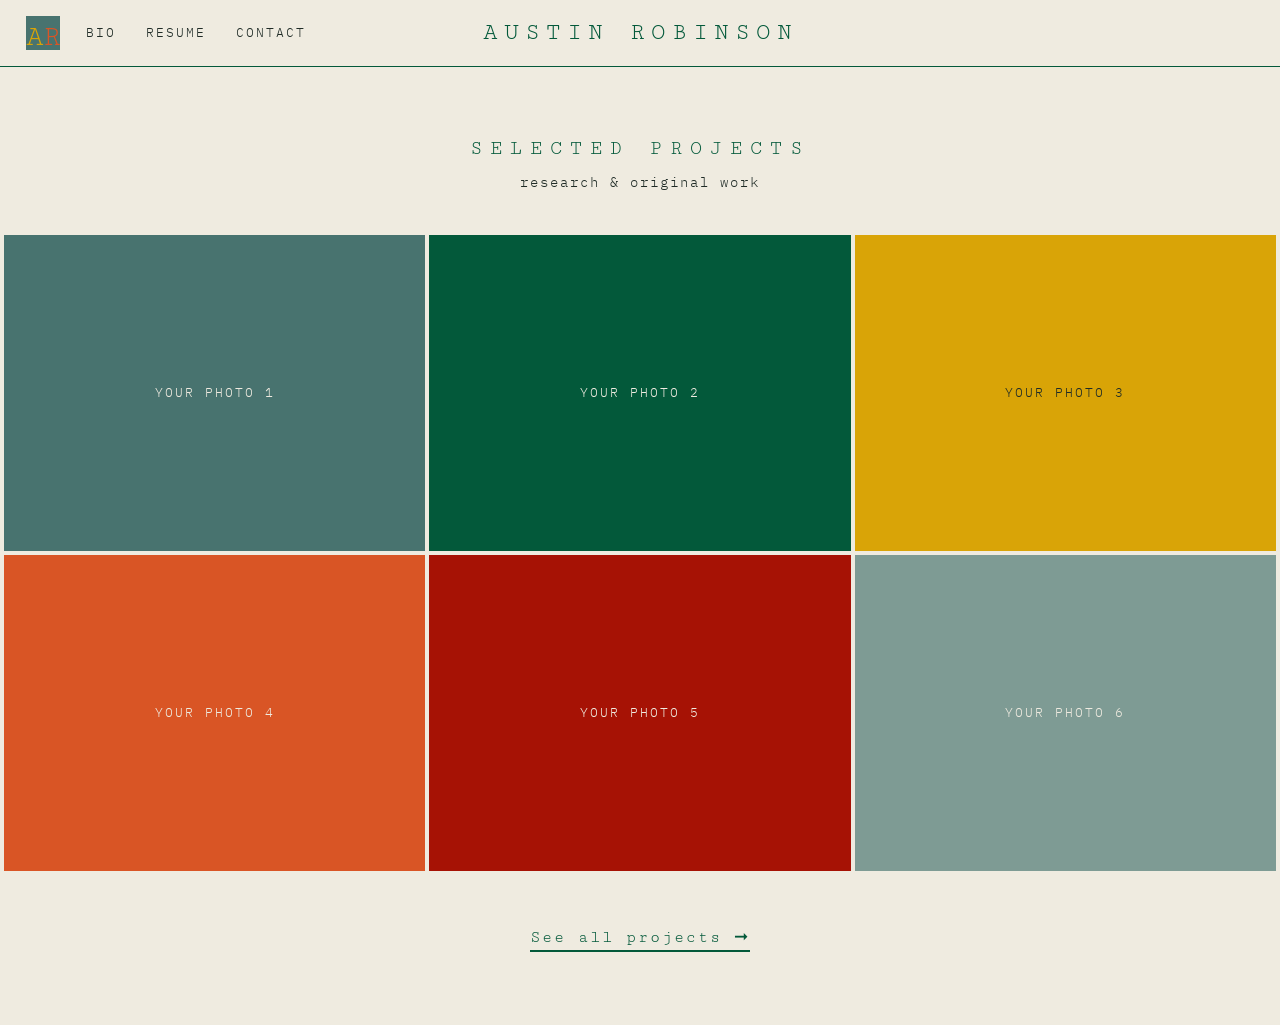
==== index.html @ 67cd7ff7 "Add files via upload" ====
<!DOCTYPE html>
<html lang="en">
<head>
<meta charset="UTF-8">
<meta name="viewport" content="width=device-width, initial-scale=1.0">
<title>Austin Robinson</title>
<link rel="preconnect" href="https://fonts.googleapis.com">
<link href="https://fonts.googleapis.com/css2?family=Cutive+Mono&family=IBM+Plex+Mono:wght@300;400;500&display=swap" rel="stylesheet">
<link rel="stylesheet" href="style.css">
</head>
<body>

<nav>
  <a class="logo" href="index.html" aria-label="Home">
    <svg class="logo-mark" viewBox="0 0 34 34" xmlns="http://www.w3.org/2000/svg" aria-hidden="true">
      <rect x="0" y="0" width="34" height="34" fill="#48736F"/>
      <text x="0" y="29" font-family="'Cutive Mono', monospace" font-size="29" fill="#D9A407">A</text>
      <text x="17" y="29" font-family="'Cutive Mono', monospace" font-size="29" fill="#D95525">R</text>
    </svg>
  </a>
  <div class="nav-links">
    <a href="bio.html">bio</a>
    <a href="resume.html">resume</a>
    <a href="contact.html">contact</a>
  </div>
  <a class="nav-name" href="index.html">Austin Robinson</a>
</nav>

<section id="projects">
  <div class="section-head">
    <h2>Selected Projects</h2>
    <span>research &amp; original work</span>
  </div>

  <div class="projects">
    <!-- To use a real photo, replace the .ph div with:
         <img src="images/project-name.jpg" alt="Project name"> -->
    <a class="tile" href="#"><div class="ph ph-1">Your photo 1</div><div class="tile-caption">Project title one</div></a>
    <a class="tile" href="#"><div class="ph ph-2">Your photo 2</div><div class="tile-caption">Project title two</div></a>
    <a class="tile" href="#"><div class="ph ph-3">Your photo 3</div><div class="tile-caption">Project title three</div></a>
    <a class="tile" href="#"><div class="ph ph-4">Your photo 4</div><div class="tile-caption">Project title four</div></a>
    <a class="tile" href="#"><div class="ph ph-5">Your photo 5</div><div class="tile-caption">Project title five</div></a>
    <a class="tile" href="#"><div class="ph ph-6">Your photo 6</div><div class="tile-caption">Project title six</div></a>
  </div>

  <div class="more-link">
    <a href="projects.html">See all projects &#10142;</a>
  </div>
</section>

</body>
</html>
---- style.css ----
/* ============================================================
   Austin Robinson — site stylesheet
   Palette: teal #48736F + green #03593A primary,
   gold #D9A407 / orange #D95525 / rust #A61205 as accents
   ============================================================ */

:root {
  --cream:  #EFEBE0;
  --teal:   #48736F;
  --green:  #03593A;
  --gold:   #D9A407;
  --orange: #D95525;
  --rust:   #A61205;
  --ink:    #1F2B26;
}

* { margin: 0; padding: 0; box-sizing: border-box; }

body {
  background: var(--cream);
  color: var(--ink);
  font-family: 'IBM Plex Mono', monospace;
  font-weight: 300;
  line-height: 1.7;
}

a { color: inherit; text-decoration: none; }

/* ---------- NAV ---------- */
nav {
  display: flex;
  align-items: center;
  padding: 16px 26px;
  border-bottom: 1px solid var(--green);
  background: var(--cream);
  position: sticky;
  top: 0;
  z-index: 10;
}
.logo {
  display: flex;
  align-items: center;
  margin-right: 26px;
}
.logo-mark {
  width: 34px;
  height: 34px;
  display: block;
  flex-shrink: 0;
}
.nav-links { display: flex; gap: 30px; }
.nav-links a {
  font-size: 13px;
  letter-spacing: 2px;
  text-transform: uppercase;
  transition: color 0.15s;
}
.nav-links a:hover,
.nav-links a.active { color: var(--rust); }
.nav-name {
  position: absolute;
  left: 50%;
  top: 50%;
  transform: translate(-50%, -50%);
  font-family: 'Cutive Mono', monospace;
  font-size: 24px;
  letter-spacing: 6px;
  text-transform: uppercase;
  color: var(--green);
  white-space: nowrap;
}

/* ---------- SECTION HEADING ---------- */
.section-head {
  text-align: center;
  padding: 64px 20px 40px;
}
.section-head h2 {
  font-family: 'Cutive Mono', monospace;
  font-weight: 400;
  font-size: 20px;
  letter-spacing: 8px;
  text-transform: uppercase;
  color: var(--green);
}
.section-head span {
  display: block;
  margin-top: 6px;
  font-size: 14px;
  letter-spacing: 2px;
}

/* ---------- PROJECT GRID ---------- */
.projects {
  display: grid;
  grid-template-columns: repeat(3, 1fr);
  gap: 4px;
  padding: 0 4px 4px;
}
.tile {
  position: relative;
  aspect-ratio: 4 / 3;
  overflow: hidden;
  display: block;
}
.tile img {
  width: 100%;
  height: 100%;
  object-fit: cover;
  display: block;
  transition: transform 0.4s ease;
}
.tile:hover img { transform: scale(1.04); }

/* placeholder art — delete once real images are in */
.ph {
  width: 100%; height: 100%;
  display: flex;
  align-items: center;
  justify-content: center;
  font-size: 13px;
  letter-spacing: 2px;
  text-transform: uppercase;
}
.ph-1 { background: var(--teal);   color: var(--cream); }
.ph-2 { background: var(--green);  color: var(--cream); }
.ph-3 { background: var(--gold);   color: var(--ink); }
.ph-4 { background: var(--orange); color: var(--cream); }
.ph-5 { background: var(--rust);   color: var(--cream); }
.ph-6 { background: #7E9B94;       color: var(--cream); }

.tile-caption {
  position: absolute;
  left: 0; right: 0; bottom: 0;
  background: var(--cream);
  border-top: 1px solid var(--green);
  padding: 10px 16px;
  font-size: 13px;
  letter-spacing: 2px;
  text-transform: uppercase;
  transform: translateY(100%);
  transition: transform 0.25s ease;
}
.tile:hover .tile-caption { transform: translateY(0); }

.more-link {
  text-align: center;
  padding: 48px 20px 72px;
}
.more-link a {
  font-family: 'Cutive Mono', monospace;
  font-size: 17px;
  letter-spacing: 2px;
  color: var(--green);
  border-bottom: 2px solid var(--green);
  padding-bottom: 3px;
}
.more-link a:hover { color: var(--rust); border-color: var(--rust); }

/* ---------- INNER PAGE HEADER ---------- */
.page-head {
  background: var(--teal);
  text-align: center;
  padding: 72px 20px 64px;
  border-bottom: 6px solid var(--orange);
}
.page-head h1 {
  font-family: 'Cutive Mono', monospace;
  font-weight: 400;
  font-size: clamp(24px, 3.4vw, 40px);
  letter-spacing: 12px;
  text-indent: 12px;
  text-transform: uppercase;
  color: var(--cream);
}
.page-head .rule {
  width: 70px;
  height: 3px;
  background: var(--gold);
  margin: 20px auto 0;
}

/* ---------- PROSE / CONTENT ---------- */
.content {
  max-width: 800px;
  margin: 0 auto;
  padding: 56px 24px 80px;
}
.content p { margin-bottom: 22px; font-size: 16px; }
.content h2 {
  font-family: 'Cutive Mono', monospace;
  font-weight: 400;
  font-size: 18px;
  letter-spacing: 6px;
  text-transform: uppercase;
  color: var(--green);
  border-bottom: 1px solid var(--green);
  padding-bottom: 8px;
  margin: 44px 0 20px;
}
.content h2:first-child { margin-top: 0; }

/* ---------- RESUME ---------- */
.tags { display: flex; flex-wrap: wrap; gap: 10px; margin-bottom: 8px; }
.tags span {
  border: 1px solid var(--green);
  color: var(--green);
  padding: 4px 12px;
  font-size: 13px;
  letter-spacing: 1px;
}
.job { margin-bottom: 30px; }
.job-head {
  display: flex;
  justify-content: space-between;
  align-items: baseline;
  flex-wrap: wrap;
  gap: 4px;
}
.job-head h3 {
  font-weight: 500;
  font-size: 16px;
  color: var(--green);
}
.job-head .dates {
  font-size: 13px;
  letter-spacing: 1px;
  color: var(--rust);
}
.job .where { font-size: 14px; margin-bottom: 8px; }
.job ul { margin: 8px 0 0 20px; }
.job li { margin-bottom: 8px; font-size: 15px; }

.btn {
  display: inline-block;
  font-family: 'Cutive Mono', monospace;
  font-size: 15px;
  letter-spacing: 2px;
  text-transform: uppercase;
  color: var(--green);
  border: 2px solid var(--green);
  padding: 12px 28px;
  transition: background 0.15s, color 0.15s;
}
.btn:hover { background: var(--green); color: var(--cream); }

/* ---------- CONTACT ---------- */
.contact-grid {
  display: grid;
  grid-template-columns: repeat(2, 1fr);
  gap: 4px;
  max-width: 800px;
  margin: 0 auto;
  padding: 56px 24px 80px;
}
.contact-card {
  border: 1px solid var(--green);
  padding: 36px 24px;
  text-align: center;
}
.contact-card h3 {
  font-family: 'Cutive Mono', monospace;
  font-weight: 400;
  font-size: 15px;
  letter-spacing: 4px;
  text-transform: uppercase;
  color: var(--green);
  margin-bottom: 10px;
}
.contact-card a { border-bottom: 1px solid var(--gold); }
.contact-card a:hover { color: var(--rust); border-color: var(--rust); }

/* ---------- RESPONSIVE ---------- */
@media (max-width: 900px) {
  .projects { grid-template-columns: repeat(2, 1fr); }
  .nav-links { gap: 16px; }
  .nav-links a { font-size: 12px; }
  .nav-name {
    position: static;
    transform: none;
    margin-left: auto;
    font-size: 16px;
    letter-spacing: 2px;
  }
}
@media (max-width: 560px) {
  .projects { grid-template-columns: 1fr; }
  .contact-grid { grid-template-columns: 1fr; }
}
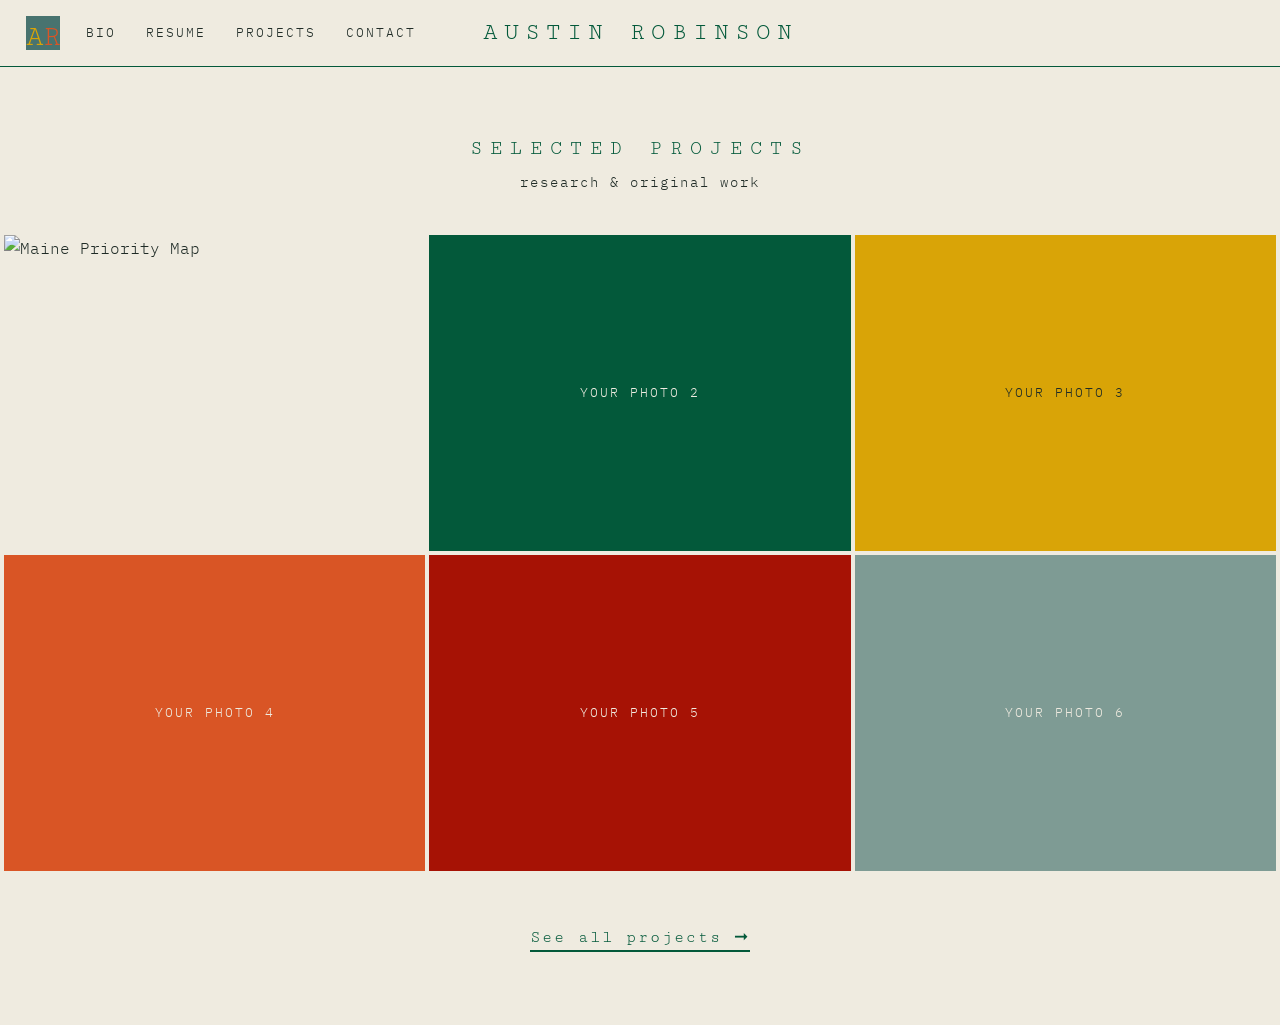
==== commit 3e899c01: "Add files via upload" ====
--- a/index.html
+++ b/index.html
@@ -21,6 +21,7 @@
   <div class="nav-links">
     <a href="bio.html">bio</a>
     <a href="resume.html">resume</a>
+    <a href="projects.html">projects</a>
     <a href="contact.html">contact</a>
   </div>
   <a class="nav-name" href="index.html">Austin Robinson</a>
@@ -35,7 +36,7 @@
   <div class="projects">
     <!-- To use a real photo, replace the .ph div with:
          <img src="images/project-name.jpg" alt="Project name"> -->
-    <a class="tile" href="#"><div class="ph ph-1">Your photo 1</div><div class="tile-caption">Project title one</div></a>
+    <a class="tile" href="projects.html"><img src="maine-map-screenshot.jpg" alt="Maine Priority Map"><div class="tile-caption">Maine Priority Map</div></a>
     <a class="tile" href="#"><div class="ph ph-2">Your photo 2</div><div class="tile-caption">Project title two</div></a>
     <a class="tile" href="#"><div class="ph ph-3">Your photo 3</div><div class="tile-caption">Project title three</div></a>
     <a class="tile" href="#"><div class="ph ph-4">Your photo 4</div><div class="tile-caption">Project title four</div></a>
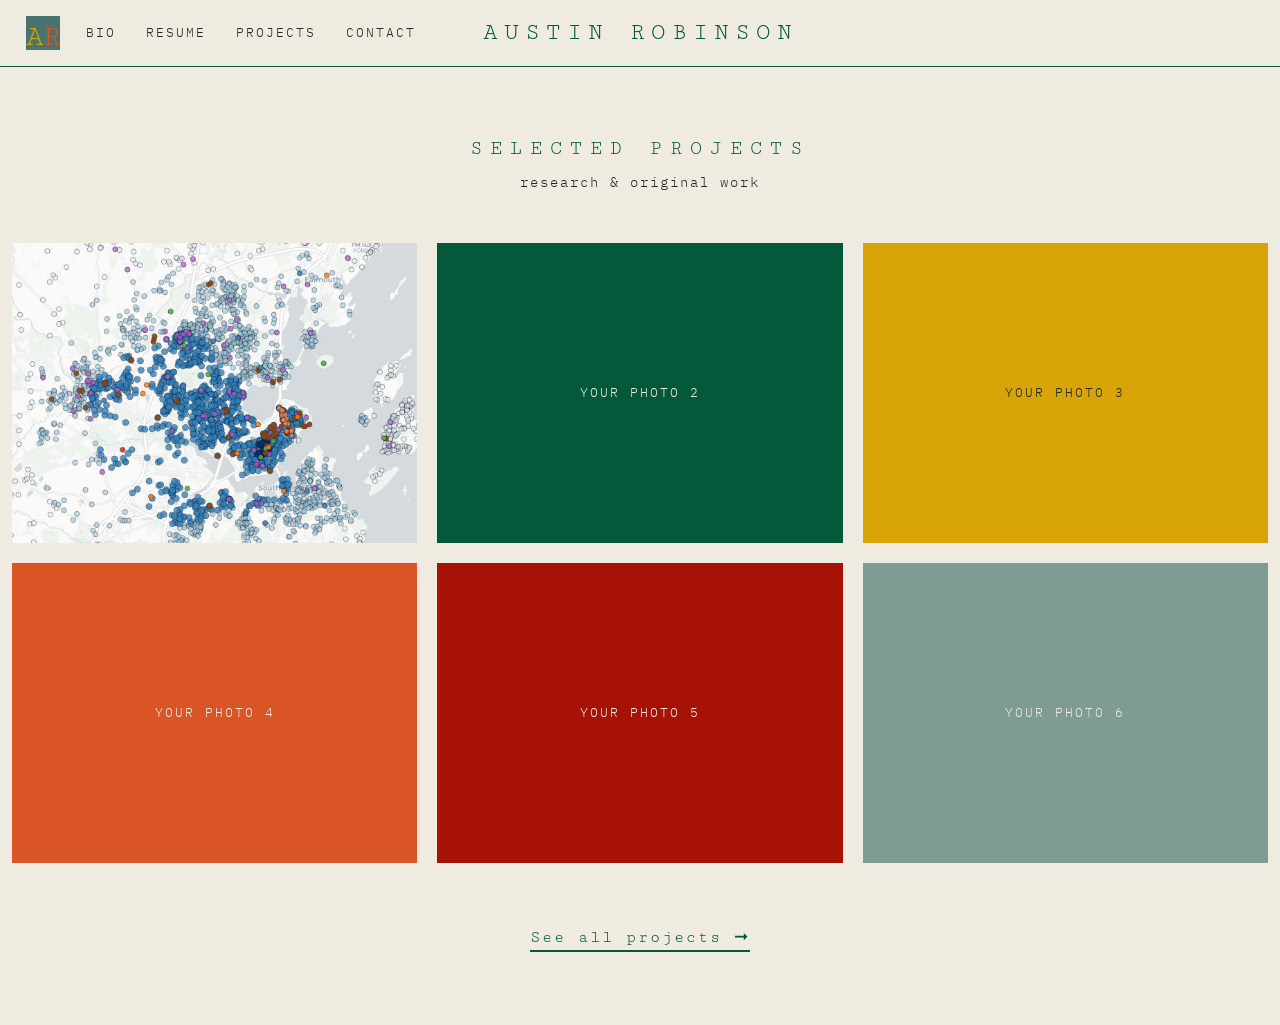
==== commit 5c589bf8: "Add files via upload" ====
--- a/index.html
+++ b/index.html
@@ -36,7 +36,7 @@
   <div class="projects">
     <!-- To use a real photo, replace the .ph div with:
          <img src="images/project-name.jpg" alt="Project name"> -->
-    <a class="tile" href="projects.html"><img src="maine-map-screenshot.jpg" alt="Maine Priority Map"><div class="tile-caption">Maine Priority Map</div></a>
+    <a class="tile" href="MRLBA_Final_Priority_Map_Enhanced.html"><img src="maine-map-screenshot.png" alt="Maine Priority Map"><div class="tile-caption">Maine Priority Map</div></a>
     <a class="tile" href="#"><div class="ph ph-2">Your photo 2</div><div class="tile-caption">Project title two</div></a>
     <a class="tile" href="#"><div class="ph ph-3">Your photo 3</div><div class="tile-caption">Project title three</div></a>
     <a class="tile" href="#"><div class="ph ph-4">Your photo 4</div><div class="tile-caption">Project title four</div></a>
--- a/style.css
+++ b/style.css
@@ -101,7 +101,10 @@
   position: relative;
   aspect-ratio: 4 / 3;
   overflow: hidden;
-  display: block;
+  display: flex;
+  align-items: center;
+  justify-content: center;
+  padding: 8px;
 }
 .tile img {
   width: 100%;
